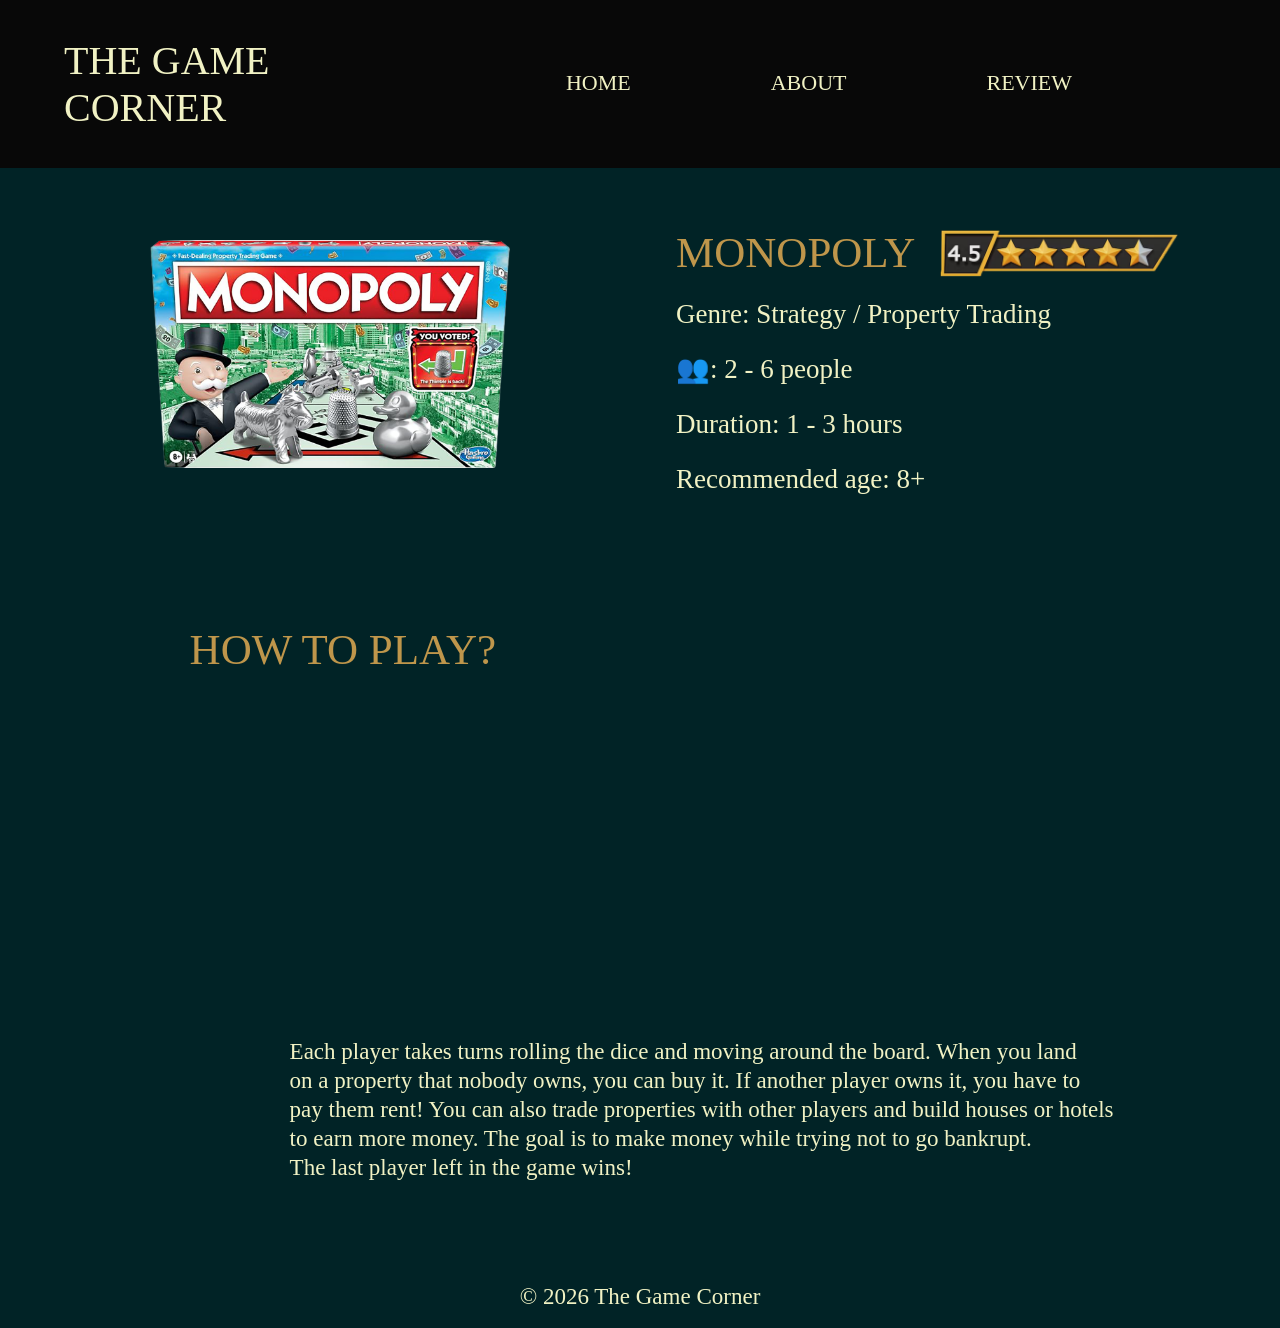
==== game1.html @ 7530661f "initial commit" ====
<html>
    <head>
        <meta charset="utf-8">
        <meta http-equiv="X-UA-Compatible" content="IE=edge">
        <title>Monopoly </title>
        <meta name="description" content="">
        <meta name="viewport" content="width=device-width, initial-scale=1">
        <link rel="stylesheet" href="style3.css">
    </head>
    <body>
       
        <header class="header">
           <a class="logo" href="index.html">THE GAME<br>CORNER</a>
           <nav class="nav" aria-label="Main navigation">
               <a href="index.html#home">HOME</a>
               <a href="index.html#about">ABOUT</a>
               <a class="active" href="review.html" aria-current="page">REVIEW</a>
           </nav>
       </header>

        <section class="game">
            <img class="photo" src="img/monopoly.png" alt="Monopoly board game">
            <div class="info">
                <div class="titleline">
                    <h1>MONOPOLY</h1>
                    <img src="img/star.png" alt="rating">
                </div>
                <br>
                <p> Genre: Strategy / Property Trading </p>
                <p> 👥: 2 - 6 people </p>  
                <p> Duration: 1 - 3 hours </p>
                <p> Recommended age: 8+ </p>
            </div>

            <br>
            <br>
            <br>

            <div class="how">

                <h2>HOW TO PLAY?</h2>

                <div class="video">
                    <iframe src="https://www.youtube.com/embed/3Wtbkbos5nc" title="How to play Monopoly" allowfullscreen></iframe>
                </div>

                <p>Each player takes turns rolling the dice and moving around the board. When you land <br>
                    on a property that nobody owns, you can buy it. If another player owns it, you have to <br>
                    pay them rent! You can also trade properties with other players and build houses or hotels <br> 
                    to earn more money. The goal is to make money while trying not to go bankrupt. <br>
                    The last player left in the game wins!
                </p>
                <br>
                <br>

            </div>
        </section>
        <footer class="foot">© 2026 The Game Corner</footer>

    </body>
</html>
---- style3.css ----
* {
	box-sizing: border-box;
}

body {
	display: flex;
	min-height: 100vh;
	flex-direction: column;
	margin: 0;
	padding-top: 168px;
	background: #012326;
	color: #F1F2C4;
}

.header {
	position: fixed;
	z-index: 10;
	top: 0;
	right: 0;
    left: 0;
	display: flex;
	height: 168px;
	align-items: center;
	justify-content: space-between;
	gap: 24px;
	padding: 24px 64px;
	background: #080808;
}

.logo {
	color: #F1F2C4;
	font-size: 40px;
	text-decoration: none;
}

.nav {
	display: flex;
	align-items: center;
	gap: 140px;
	padding: 0 144px 2px 0;
}

.nav a {
	color:  #F1F2C4;
	font-size: 22px;
	text-decoration: none;
}

.game {
	display: grid;
	flex: 1;
	grid-template-columns: 1fr 1fr;
	grid-column-gap: 72px;
	grid-row-gap: 28px;
	width: 100%;
	padding: 40px 7% 48px;
}

.photo {
	display: block;
	width: 100%;
	max-width: 360px;
	height: 292px;
	margin-left: 60px;
	object-fit: contain;
}

.info {
	display: grid;
	grid-template-columns: max-content minmax(0, 1fr);
	align-items: center;
	column-gap: 18px;
	margin-top: 20px;
}

.info h1,
.how h2 {
	margin: 0 0 24px;
	color: #BF964B;
	font-size: 43px;
	font-weight: normal;
}

.titleline {
	display: flex;
	grid-column: 1 / -1;
	align-items: center;
	gap: 24px;
}

.info h1 {
	margin: 0;
}

.titleline img {
	display: block;
	width: 240px;
	height: auto;
}

.info p {
	grid-column: 1 / -1;
	margin: 0 0 16px;
	font-size: 27px;
	line-height: 39px;
}

.how p {
	margin: 0;
	margin-left: 100px;
	font-size: 23px;
	line-height: 29px;
}

.how {
	grid-column: 1/3;
	margin-left: 100px;
}

.how h2 {
	margin-bottom: 12px;
}

.video {
	width: 560px;
	max-width: calc(100% - 100px);
	aspect-ratio: 16 / 9;
	margin: 24px 0 0 200px;
}

.video iframe {
	width: 100%;
	height: 100%;
	border: 0;
	border-radius: 12px;
}

.video + p {
	margin-top: 24px;
}

.foot {
	margin-top: auto;
	padding: 18px 16px;
	font-size: 23px;
	text-align: center;
}
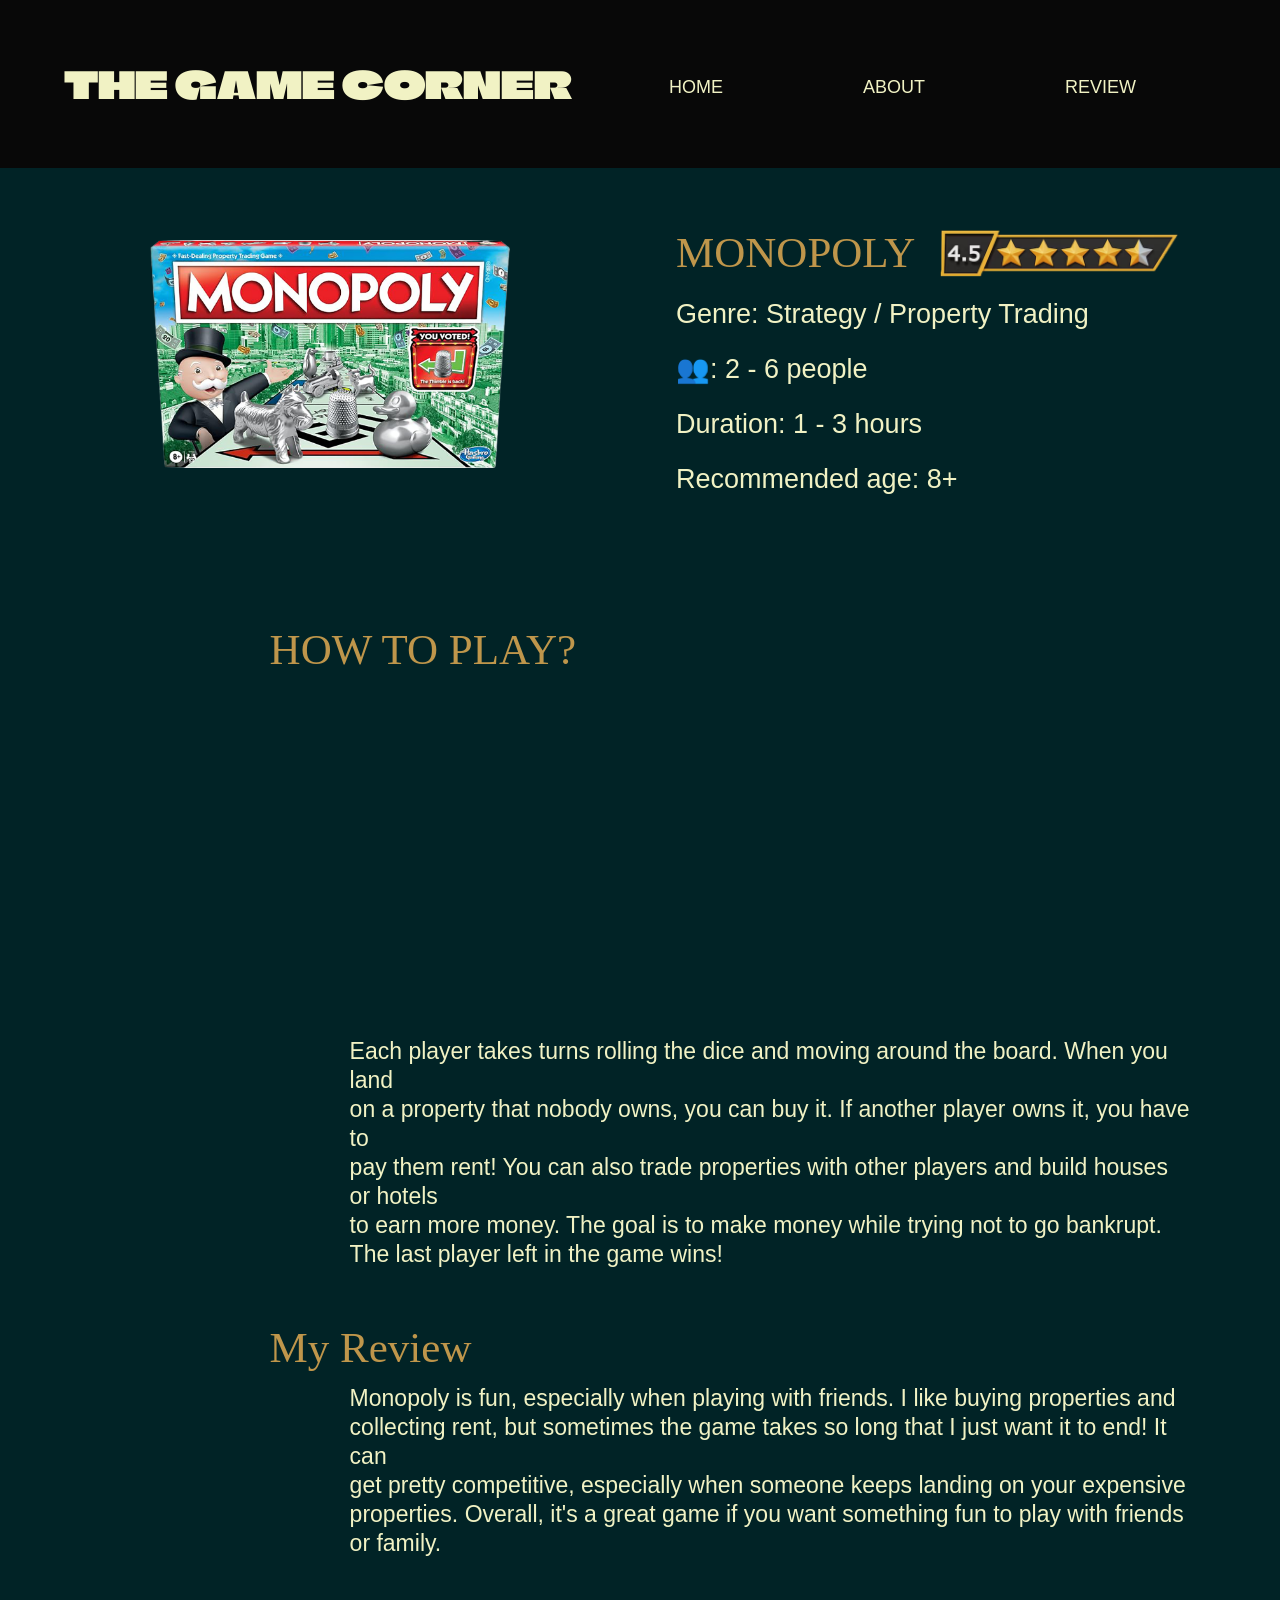
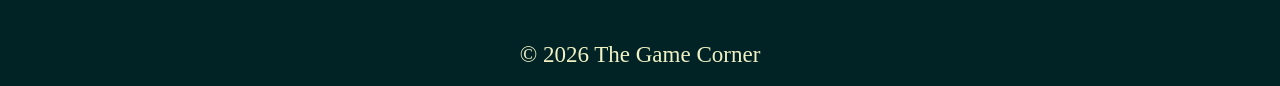
==== commit c473e5ad: "initial commit" ====
--- a/game1.html
+++ b/game1.html
@@ -10,7 +10,7 @@
     <body>
        
         <header class="header">
-           <a class="logo" href="index.html">THE GAME<br>CORNER</a>
+           <a class="logo" href="index.html">THE GAME CORNER</a>
            <nav class="nav" aria-label="Main navigation">
                <a href="index.html#home">HOME</a>
                <a href="index.html#about">ABOUT</a>
@@ -44,13 +44,23 @@
                     <iframe src="https://www.youtube.com/embed/3Wtbkbos5nc" title="How to play Monopoly" allowfullscreen></iframe>
                 </div>
 
-                <p>Each player takes turns rolling the dice and moving around the board. When you land <br>
+                <p> Each player takes turns rolling the dice and moving around the board. When you land <br>
                     on a property that nobody owns, you can buy it. If another player owns it, you have to <br>
                     pay them rent! You can also trade properties with other players and build houses or hotels <br> 
                     to earn more money. The goal is to make money while trying not to go bankrupt. <br>
                     The last player left in the game wins!
                 </p>
+
                 <br>
+                <br>
+                <br>
+
+                <h2> My Review</h2>
+                <p> Monopoly is fun, especially when playing with friends. I like buying properties and <br>
+                    collecting rent, but sometimes the game takes so long that I just want it to end! It can<br>
+                    get pretty competitive, especially when someone keeps landing on your expensive<br> 
+                    properties. Overall, it's a great game if you want something fun to play with friends or family.
+                </p>
                 <br>
 
             </div>
--- a/style3.css
+++ b/style3.css
@@ -1,5 +1,10 @@
 * {
 	box-sizing: border-box;
+}
+
+@font-face {
+	font-family: "Climate Crisis";
+	src: url("font/ClimateCrisis.ttf");
 }
 
 body {
@@ -29,21 +34,29 @@
 
 .logo {
 	color: #F1F2C4;
-	font-size: 40px;
+	font-size: 37px;
+	font-family: "Climate Crisis", sans-serif;
 	text-decoration: none;
+	white-space: nowrap;
 }
 
 .nav {
 	display: flex;
 	align-items: center;
 	gap: 140px;
-	padding: 0 144px 2px 0;
+	padding: 0 80px 2px 0;
+	margin-top: 8px;
 }
 
 .nav a {
 	color:  #F1F2C4;
-	font-size: 22px;
+	font-size: 18px;
+	font-family: Verdana, sans-serif;
 	text-decoration: none;
+}
+
+.nav a:hover {
+	color: #BF964B;
 }
 
 .game {
@@ -98,23 +111,26 @@
 	height: auto;
 }
 
+
 .info p {
 	grid-column: 1 / -1;
 	margin: 0 0 16px;
 	font-size: 27px;
+	font-family: Arial, sans-serif;
 	line-height: 39px;
 }
 
 .how p {
 	margin: 0;
-	margin-left: 100px;
+	margin-left: 80px;
 	font-size: 23px;
+	font-family: Arial, sans-serif;
 	line-height: 29px;
 }
 
 .how {
 	grid-column: 1/3;
-	margin-left: 100px;
+	margin-left: 180px;
 }
 
 .how h2 {
@@ -125,7 +141,7 @@
 	width: 560px;
 	max-width: calc(100% - 100px);
 	aspect-ratio: 16 / 9;
-	margin: 24px 0 0 200px;
+	margin: 24px 0 0 220px;
 }
 
 .video iframe {
